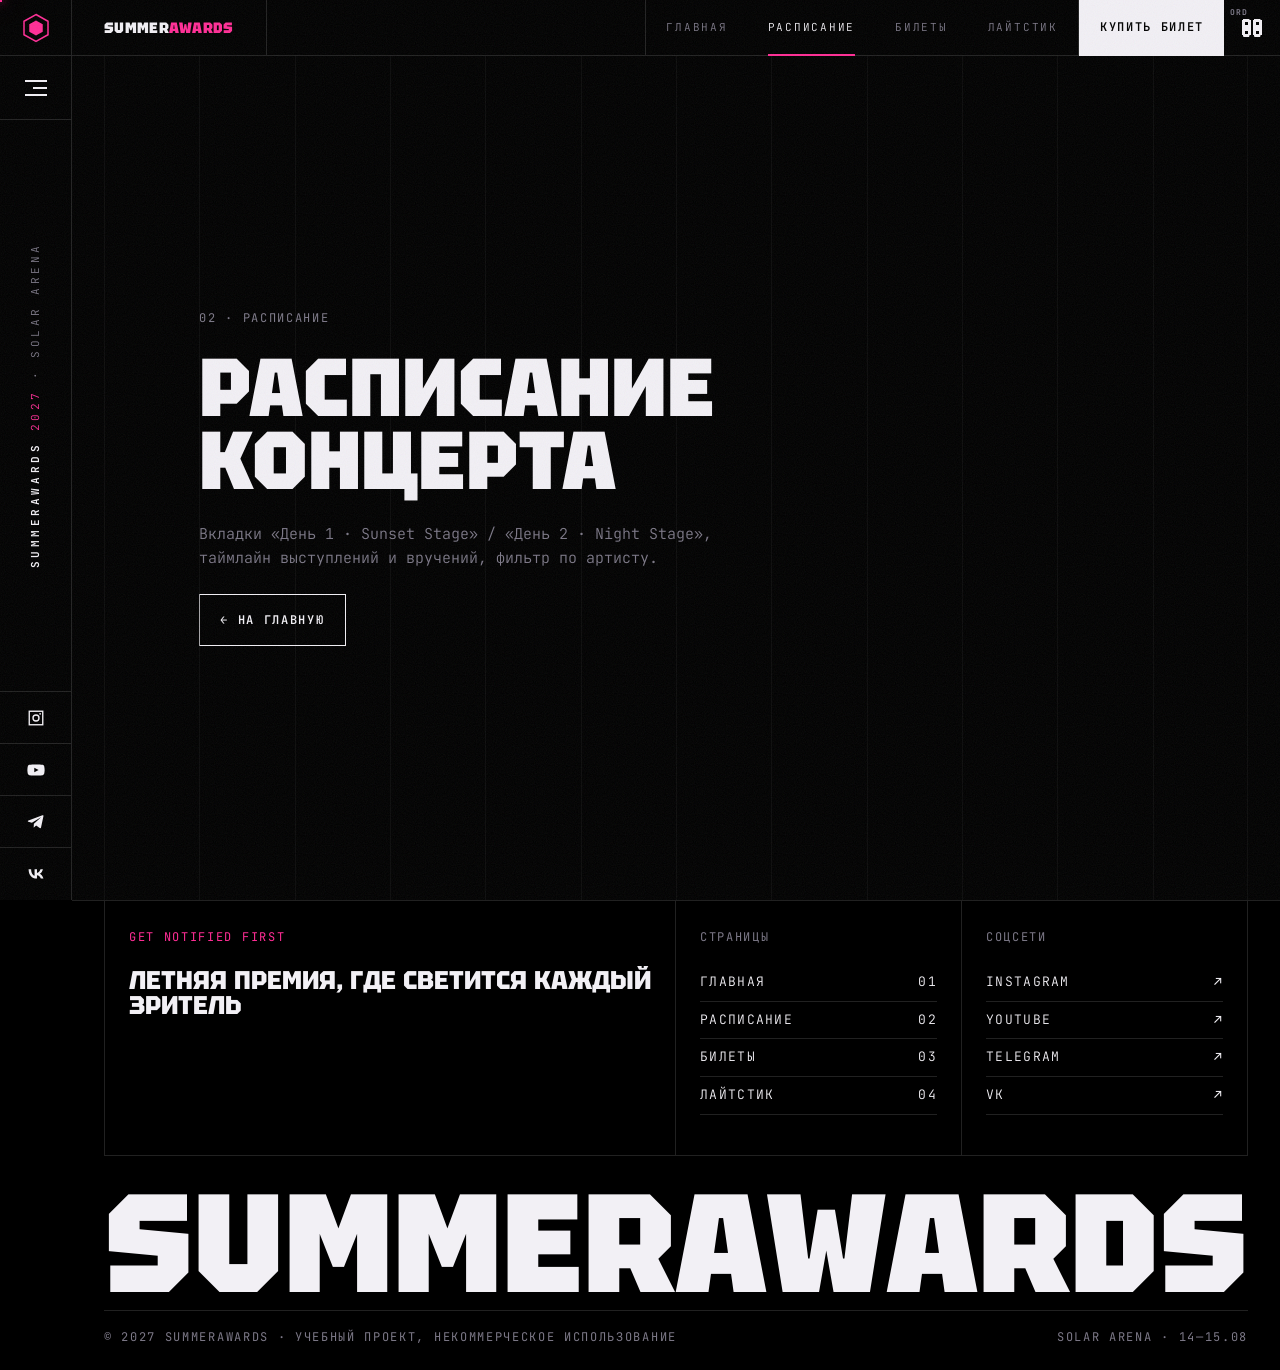
==== schedule.html @ 6e9ebfaf "Каркас сайта, общие файлы и главная страница Co-Authored-By: Claude Opus 5.5 <noreply@anthropic.com>" ====
<!DOCTYPE html>
<html lang="ru">
<head>
  <meta charset="UTF-8">
  <meta name="viewport" content="width=device-width, initial-scale=1.0">
  <title>Расписание — SUMMERAWARDS 2027</title>
  <link rel="stylesheet" href="css/common.css">
  <link rel="stylesheet" href="css/schedule.css">
</head>
<body>

  <!-- Общий каркас: заполняется из js/common.js. Не удалять! -->
  <aside id="sa-rail"></aside>
  <div id="sa-menu"></div>
  <div id="sa-topbar"></div>

  <main class="page" id="schedule">

    <!-- ЗАГОТОВКА. Ветка: feature/schedule. Замените этот блок своей страницей. -->
    <section class="stub">
      <span class="label label--accent" data-reveal>02 · Расписание</span>
      <h1 class="h2" data-scramble="1200">Расписание концерта</h1>
      <p class="lead" data-reveal>Вкладки «День 1 · Sunset Stage» / «День 2 · Night Stage», таймлайн выступлений и вручений, фильтр по артисту.</p>
      <div data-reveal><a class="btn btn--outline" href="index.html">← На главную</a></div>
    </section>

    <footer id="sa-footer"></footer>
  </main>

  <script src="js/common.js"></script>
  <script src="js/schedule.js"></script>
</body>
</html>
---- css/common.css ----
/* =========================================================
   SUMMERAWARDS 2027 — общие стили (common.css)
   Подключается на ВСЕХ страницах. Меняем только по договорённости.
   Стили своей страницы пишем в css/<страница>.css

   Правила стиля:
   — фон чёрный, акцент неоново-розовый, второй акцент пурпурный;
   — строгая сетка из 12 колонок, всё делится тонкими линиями;
   — НИКАКИХ скруглений: карточки и кнопки прямоугольные;
   — подписи моноширинным капслоком.
   ========================================================= */

@import url('https://fonts.googleapis.com/css2?family=Tektur:wdth,wght@75..100,400..900&family=Handjet:wght@400..900&family=JetBrains+Mono:wght@300;400;600&display=swap');

/* ---------- 1. Токены ---------- */
:root {
  --c-bg: #000000;
  --c-panel: #08070B;
  --c-panel-2: #110E17;
  --c-line: rgba(255, 255, 255, 0.13);
  --c-line-strong: rgba(255, 255, 255, 0.3);
  --c-pink: #FF2D95;        /* главный акцент — неоновый розовый */
  --c-purple: #9D3BFF;      /* второй акцент — пурпурный */
  --c-text: #F2F0F5;
  --c-muted: #7C7887;

  --glow-pink: 0 0 8px rgba(255, 45, 149, .9), 0 0 24px rgba(255, 45, 149, .6), 0 0 60px rgba(255, 45, 149, .35);
  --grad-neon: linear-gradient(90deg, var(--c-purple), var(--c-pink));

  --f-display: 'Tektur', 'Arial Black', sans-serif;   /* заголовки */
  --f-led: 'Handjet', 'Courier New', monospace;        /* цифры, табло, бегущая строка */
  --f-mono: 'JetBrains Mono', 'Courier New', monospace;/* подписи и текст */

  --rail-w: 72px;
  --top-h: 56px;
  --gutter: 32px;
  --ease-out: cubic-bezier(.16, 1, .3, 1);
  --ease-io: cubic-bezier(.76, 0, .24, 1);
}

/* ---------- 2. Сброс ---------- */
*, *::before, *::after { box-sizing: border-box; margin: 0; padding: 0; border-radius: 0; }
html { -webkit-text-size-adjust: 100%; }
body {
  background: var(--c-bg);
  color: var(--c-text);
  font-family: var(--f-mono);
  font-size: 15px;
  font-weight: 300;
  line-height: 1.6;
  overflow-x: hidden;
  -webkit-font-smoothing: antialiased;
}
img, svg, video, canvas { display: block; max-width: 100%; }
a { color: inherit; text-decoration: none; }
button { font: inherit; color: inherit; background: none; border: 0; cursor: pointer; }
ul, ol { list-style: none; }
::selection { background: var(--c-pink); color: #000; }

/* шум + строки развёртки поверх сайта — атмосфера экрана */
body::before, body::after { content: ''; position: fixed; inset: 0; pointer-events: none; z-index: 900; }
body::before {
  background: repeating-linear-gradient(0deg, rgba(255, 255, 255, .025) 0 1px, transparent 1px 3px);
  mix-blend-mode: overlay;
}
body::after {
  opacity: .07;
  background-image: url("data:image/svg+xml,%3Csvg xmlns='http://www.w3.org/2000/svg' width='160' height='160'%3E%3Cfilter id='n'%3E%3CfeTurbulence type='fractalNoise' baseFrequency='.9' numOctaves='3' stitchTiles='stitch'/%3E%3C/filter%3E%3Crect width='100%25' height='100%25' filter='url(%23n)'/%3E%3C/svg%3E");
  animation: noise .4s steps(3) infinite;
}

/* ---------- 3. Сетка ---------- */
.page { position: relative; padding-left: var(--rail-w); padding-top: var(--top-h); min-height: 100vh; }

/* видимые линии 12 колонок на фоне */
.grid-lines {
  position: fixed; top: 0; bottom: 0; left: var(--rail-w); right: 0;
  z-index: 0; pointer-events: none;
  display: grid; grid-template-columns: repeat(12, 1fr);
  padding: 0 var(--gutter);
}
.grid-lines span { border-left: 1px solid rgba(255, 255, 255, .045); }
.grid-lines span:last-child { border-right: 1px solid rgba(255, 255, 255, .045); }

.wrap { position: relative; z-index: 1; padding: 0 var(--gutter); }
.grid { display: grid; grid-template-columns: repeat(12, 1fr); }
.section { position: relative; z-index: 1; border-top: 1px solid var(--c-line); }

/* ячейка сетки: чёткая рамка, без скруглений */
.cell { position: relative; border-right: 1px solid var(--c-line); border-bottom: 1px solid var(--c-line); padding: 24px; }
.cell:first-child { border-left: 1px solid var(--c-line); }
/* уголки-«прицелы» у ячейки */
.corners::before, .corners::after {
  content: ''; position: absolute; width: 10px; height: 10px; pointer-events: none;
  border-color: var(--c-pink); border-style: solid;
}
.corners::before { top: -1px; left: -1px; border-width: 1px 0 0 1px; }
.corners::after { bottom: -1px; right: -1px; border-width: 0 1px 1px 0; }

/* шапка секции: [01] | НАЗВАНИЕ_ | подпись */
.sec-head { display: grid; grid-template-columns: repeat(12, 1fr); border-bottom: 1px solid var(--c-line); }
.sec-head > * { padding: 14px 0; }
.sec-head__num { grid-column: span 2; color: var(--c-pink); font-family: var(--f-mono); font-size: 12px; }
.sec-head__title { grid-column: span 6; }
.sec-head__meta { grid-column: span 4; text-align: right; }

/* ---------- 4. Типографика ---------- */
.display {
  font-family: var(--f-display); font-weight: 900; font-stretch: 100%;
  text-transform: uppercase; line-height: .9; letter-spacing: -.01em;
}
.h1 { font-family: var(--f-display); font-weight: 900; text-transform: uppercase; line-height: .88; font-size: clamp(56px, 10vw, 180px); }
.h2 { font-family: var(--f-display); font-weight: 900; text-transform: uppercase; line-height: .9; font-size: clamp(40px, 6.4vw, 112px); }
.h3 { font-family: var(--f-display); font-weight: 800; text-transform: uppercase; line-height: 1; font-size: clamp(20px, 2vw, 30px); }
.led { font-family: var(--f-led); font-weight: 700; line-height: .9; font-variant-numeric: tabular-nums; }
.label {
  font-family: var(--f-mono); font-weight: 400;
  font-size: 12px; line-height: 1.4;
  letter-spacing: .14em; text-transform: uppercase;
  color: var(--c-muted);
}
.label--pink { color: var(--c-pink); }
.label--white { color: var(--c-text); }
.pink { color: var(--c-pink); }
.neon { color: var(--c-pink); text-shadow: var(--glow-pink); }
.outline { color: transparent; -webkit-text-stroke: 1px var(--c-text); }
.lead { font-size: 15px; color: var(--c-muted); max-width: 520px; }

/* ---------- 5. Кнопки, чипсы ---------- */
.btn {
  position: relative;
  display: inline-flex; align-items: center; justify-content: space-between; gap: 18px;
  height: 52px; padding: 0 20px;
  border: 1px solid var(--c-text);
  font-family: var(--f-mono); font-size: 12px; font-weight: 600;
  letter-spacing: .14em; text-transform: uppercase;
  overflow: hidden; isolation: isolate;
  transition: color .35s, border-color .35s;
}
.btn::before {
  content: ''; position: absolute; inset: 0; z-index: -1;
  background: var(--c-pink);
  transform: scaleX(0); transform-origin: right;
  transition: transform .5s var(--ease-io);
}
.btn:hover::before { transform: scaleX(1); transform-origin: left; }
.btn:hover { color: #000; border-color: var(--c-pink); }
.btn__icon { width: 12px; height: 12px; border: 1px solid currentColor; display: inline-block; position: relative; }
.btn__icon::after { content: ''; position: absolute; inset: 2px; background: currentColor; transform: scale(0); transition: transform .3s; }
.btn:hover .btn__icon::after { transform: scale(1); }
.btn--solid { background: var(--c-text); color: #000; }
.btn--pink { background: var(--c-pink); border-color: var(--c-pink); color: #000; box-shadow: 0 0 30px rgba(255, 45, 149, .45); }
.btn--pink::before { background: var(--c-text); }
.btn--pink:hover { border-color: var(--c-text); }
.btn--sm { height: 38px; padding: 0 14px; font-size: 11px; }
.btn[disabled] { opacity: .35; pointer-events: none; }

.chip {
  display: inline-flex; align-items: center; gap: 8px;
  height: 32px; padding: 0 12px;
  border: 1px solid var(--c-line-strong);
  font-family: var(--f-mono); font-size: 11px; text-transform: uppercase; letter-spacing: .12em;
  transition: background .3s, color .3s, border-color .3s;
}
.chip:hover { border-color: var(--c-pink); color: var(--c-pink); }
.chip.is-active { background: var(--c-pink); color: #000; border-color: var(--c-pink); }
.chip__dot { width: 7px; height: 7px; background: var(--dot, var(--c-pink)); box-shadow: 0 0 8px var(--dot, var(--c-pink)); }

/* ---------- 6. Боковая панель (как у Melon MMA) ---------- */
#sa-rail {
  position: fixed; left: 0; top: 0; bottom: 0;
  width: var(--rail-w); z-index: 820;
  display: flex; flex-direction: column; align-items: center; justify-content: space-between;
  background: #000;
  border-right: 1px solid var(--c-line);
}
.rail__top { display: flex; flex-direction: column; align-items: center; width: 100%; }
.rail__logo { width: 100%; height: var(--top-h); display: grid; place-items: center; border-bottom: 1px solid var(--c-line); }
.rail__logo svg { width: 30px; height: 30px; transition: transform .8s var(--ease-out); }
.rail__logo:hover svg { transform: rotate(120deg); }
.rail__burger { width: 100%; height: 64px; display: grid; place-content: center; gap: 5px; border-bottom: 1px solid var(--c-line); transition: background .3s; }
.rail__burger:hover { background: var(--c-pink); }
.rail__burger:hover span { background: #000; }
.rail__burger span { display: block; width: 22px; height: 2px; background: var(--c-text); transition: transform .4s var(--ease-out), opacity .3s, width .3s; }
.rail__burger span:nth-child(2) { width: 14px; justify-self: end; }
.menu-open .rail__burger span:nth-child(1) { transform: translateY(7px) rotate(45deg); }
.menu-open .rail__burger span:nth-child(2) { opacity: 0; }
.menu-open .rail__burger span:nth-child(3) { transform: translateY(-7px) rotate(-45deg); }
.rail__title { writing-mode: vertical-rl; transform: rotate(180deg); font-family: var(--f-mono); font-size: 11px; letter-spacing: .32em; color: var(--c-muted); white-space: nowrap; }
.rail__title b { color: var(--c-text); font-weight: 600; }
.rail__title i { font-style: normal; color: var(--c-pink); }
.rail__social { display: flex; flex-direction: column; width: 100%; border-top: 1px solid var(--c-line); }
.rail__social a { height: 52px; display: grid; place-items: center; border-bottom: 1px solid var(--c-line); transition: background .3s; }
.rail__social a:last-child { border-bottom: 0; }
.rail__social a:hover { background: var(--c-pink); }
.rail__social a:hover svg { fill: #000; stroke: #000; }
.rail__social svg { width: 18px; height: 18px; fill: var(--c-text); }

/* ---------- 7. Верхняя панель (как у Open State) ---------- */
#sa-topbar {
  position: fixed; top: 0; left: var(--rail-w); right: 0; height: var(--top-h);
  z-index: 810;
  display: flex; align-items: stretch;
  background: rgba(0, 0, 0, .78); backdrop-filter: blur(10px);
  border-bottom: 1px solid var(--c-line);
}
.topbar__brand { display: flex; align-items: center; padding: 0 var(--gutter); border-right: 1px solid var(--c-line); font-family: var(--f-display); font-weight: 900; font-size: 15px; letter-spacing: .02em; }
.topbar__brand span { color: var(--c-pink); }
.topbar__nav { display: flex; align-items: stretch; margin-left: auto; border-left: 1px solid var(--c-line); }
.topbar__nav a {
  position: relative; display: flex; align-items: center; padding: 0 20px;
  font-size: 11px; letter-spacing: .16em; text-transform: uppercase; color: var(--c-muted);
  transition: color .3s;
}
.topbar__nav a::after { content: ''; position: absolute; left: 20px; right: 20px; bottom: -1px; height: 2px; background: var(--c-pink); transform: scaleX(0); transition: transform .4s var(--ease-out); }
.topbar__nav a:hover, .topbar__nav a.is-current { color: var(--c-text); }
.topbar__nav a:hover::after, .topbar__nav a.is-current::after { transform: scaleX(1); }
.topbar__actions { display: flex; align-items: center; gap: 0; border-left: 1px solid var(--c-line); }
.topbar__actions .btn { height: var(--top-h); border: 0; border-left: 1px solid var(--c-line); }
.topbar__orders {
  position: relative; width: var(--top-h); height: var(--top-h);
  display: grid; place-items: center;
  font-family: var(--f-led); font-size: 26px; font-weight: 700;
  transition: background .3s, color .3s;
}
.topbar__orders:hover { background: var(--c-pink); color: #000; }
.topbar__orders small { position: absolute; top: 6px; left: 6px; font-family: var(--f-mono); font-size: 8px; letter-spacing: .1em; color: var(--c-muted); }
.topbar__count.is-visible { color: var(--c-pink); text-shadow: var(--glow-pink); }

/* ---------- 8. Полноэкранное меню ---------- */
#sa-menu {
  position: fixed; top: 0; bottom: 0; left: var(--rail-w); right: 0;
  z-index: 815;
  display: grid; grid-template-columns: repeat(12, 1fr);
  background: #000;
  clip-path: inset(0 0 100% 0);
  transition: clip-path .9s var(--ease-io);
}
.menu-open #sa-menu { clip-path: inset(0 0 0 0); }
.menu__nav { grid-column: span 8; display: flex; flex-direction: column; justify-content: center; border-right: 1px solid var(--c-line); }
.menu__link {
  position: relative; overflow: hidden;
  display: grid; grid-template-columns: 120px 1fr auto; align-items: center;
  padding: 2vh var(--gutter);
  border-bottom: 1px solid var(--c-line);
  font-family: var(--f-display); font-weight: 900; text-transform: uppercase;
  font-size: clamp(36px, 6vw, 88px); line-height: 1;
  isolation: isolate;
}
.menu__link:first-child { border-top: 1px solid var(--c-line); }
.menu__link::before { content: ''; position: absolute; inset: 0; z-index: -1; background: var(--c-pink); transform: scaleY(0); transform-origin: bottom; transition: transform .45s var(--ease-io); }
.menu__link:hover::before { transform: scaleY(1); }
.menu__link:hover { color: #000; }
.menu__link small { font-family: var(--f-mono); font-size: 12px; font-weight: 400; color: var(--c-pink); }
.menu__link:hover small { color: #000; }
.menu__link > span { display: block; transform: translateY(110%); transition: transform .9s var(--ease-out); }
.menu-open .menu__link > span { transform: none; }
.menu-open .menu__link:nth-child(2) > span { transition-delay: .06s; }
.menu-open .menu__link:nth-child(3) > span { transition-delay: .12s; }
.menu-open .menu__link:nth-child(4) > span { transition-delay: .18s; }
.menu__link.is-current em { font-style: normal; font-family: var(--f-mono); font-size: 11px; letter-spacing: .14em; color: var(--c-pink); }
.menu__cta { display: none; }
.menu__side { grid-column: span 4; display: flex; flex-direction: column; justify-content: space-between; padding: calc(var(--top-h) + 30px) var(--gutter) 30px; }
.menu__side .led { font-size: 120px; color: var(--c-pink); text-shadow: var(--glow-pink); }

/* ---------- 9. Бегущая строка ---------- */
.marquee { position: relative; z-index: 1; overflow: hidden; border-top: 1px solid var(--c-line); border-bottom: 1px solid var(--c-line); background: #000; }
.marquee__track { display: flex; width: max-content; animation: marquee 30s linear infinite; }
.marquee__track span {
  font-family: var(--f-led); font-weight: 800; text-transform: uppercase;
  font-size: clamp(40px, 5.4vw, 84px); line-height: 1.1;
  white-space: nowrap; padding: 6px 28px;
  border-right: 1px solid var(--c-line);
}
.marquee__track span:nth-child(4n+2) { color: var(--c-pink); text-shadow: var(--glow-pink); }
.marquee--reverse .marquee__track { animation-direction: reverse; }

/* ---------- 10. Подвал ---------- */
#sa-footer { position: relative; z-index: 1; border-top: 1px solid var(--c-line); background: #000; }
.footer__grid { display: grid; grid-template-columns: repeat(12, 1fr); }
.footer__grid > div { padding: 28px 24px 40px; border-right: 1px solid var(--c-line); border-bottom: 1px solid var(--c-line); }
.footer__grid > div:first-child { grid-column: span 6; border-left: 1px solid var(--c-line); }
.footer__grid > div:not(:first-child) { grid-column: span 3; }
.footer__grid h4 { margin-bottom: 18px; }
.footer__grid a { display: flex; justify-content: space-between; padding: 8px 0; border-bottom: 1px solid var(--c-line); font-size: 13px; text-transform: uppercase; letter-spacing: .1em; transition: color .3s, padding .3s; }
.footer__grid a:hover { color: var(--c-pink); padding-left: 8px; }
.footer__wrap { padding: 30px 0 10px; overflow: hidden; border-bottom: 1px solid var(--c-line); }
.footer__word { display: inline-block; font-family: var(--f-display); font-weight: 900; text-transform: uppercase; font-size: 11vw; line-height: .82; white-space: nowrap; }
.footer__word span { display: inline-block; transition: color .2s, text-shadow .2s; }
.footer__word span:hover { color: var(--c-pink); text-shadow: var(--glow-pink); }
.footer__bottom { display: flex; justify-content: space-between; gap: 20px; padding: 18px 0 24px; flex-wrap: wrap; }

/* ---------- 11. Курсор ---------- */
#sa-cursor, #sa-cursor-dot { position: fixed; left: 0; top: 0; z-index: 990; pointer-events: none; }
#sa-cursor {
  width: 38px; height: 38px; margin: -19px 0 0 -19px;
  border: 1px solid var(--c-pink);
  transition: width .3s var(--ease-out), height .3s var(--ease-out), margin .3s var(--ease-out), background .3s;
  will-change: transform;
  display: grid; place-items: center;
}
#sa-cursor span { font-family: var(--f-mono); font-size: 10px; letter-spacing: .1em; color: #000; opacity: 0; transition: opacity .2s; white-space: nowrap; }
#sa-cursor.is-hover { width: 64px; height: 64px; margin: -32px 0 0 -32px; background: rgba(255, 45, 149, .12); }
#sa-cursor.has-label { width: 110px; height: 36px; margin: -18px 0 0 -55px; background: var(--c-pink); }
#sa-cursor.has-label span { opacity: 1; }
#sa-cursor-dot { will-change: transform; width: 4px; height: 4px; margin: -2px 0 0 -2px; background: var(--c-pink); box-shadow: var(--glow-pink); }
@media (pointer: fine) { body.has-cursor, body.has-cursor a, body.has-cursor button { cursor: none; } }

/* ---------- 12. Появление при прокрутке ---------- */
[data-reveal] { opacity: 0; transform: translateY(40px); transition: opacity .9s var(--ease-out), transform 1.1s var(--ease-out); transition-delay: var(--d, 0s); }
[data-reveal='left'] { transform: translateX(-50px); }
[data-reveal='clip'] { opacity: 1; transform: none; clip-path: inset(0 0 100% 0); transition: clip-path 1.1s var(--ease-io); transition-delay: var(--d, 0s); }
[data-reveal].is-in { opacity: 1; transform: none; clip-path: inset(0 0 0 0); }
/* линия, которая прорисовывается */
.line-x { height: 1px; background: var(--c-line-strong); transform: scaleX(0); transform-origin: left; transition: transform 1.4s var(--ease-io); }
.is-in .line-x, .line-x.is-in { transform: scaleX(1); }

/* ---------- 13. Уведомление ---------- */
#sa-toast {
  position: fixed; right: 24px; bottom: 24px; z-index: 950;
  padding: 16px 22px; background: var(--c-pink); color: #000;
  font: 600 12px var(--f-mono); text-transform: uppercase; letter-spacing: .12em;
  transform: translateX(calc(100% + 40px)); visibility: hidden;
  transition: transform .5s var(--ease-io), visibility .5s;
}
#sa-toast.is-shown { transform: none; visibility: visible; }

/* ---------- 15. Заглушка страницы (для участников) ---------- */
.stub { position: relative; z-index: 1; min-height: calc(100vh - var(--top-h)); display: grid; grid-template-columns: repeat(12, 1fr); align-content: center; padding: 60px var(--gutter); gap: 24px 0; }
.stub > * { grid-column: 2 / span 10; }

/* ---------- 16. Анимации ---------- */
@keyframes blink { 50% { opacity: 0; } }
@keyframes marquee { to { transform: translateX(-50%); } }
@keyframes spin { to { transform: rotate(360deg); } }
@keyframes noise { 33% { transform: translate(-2%, 1%); } 66% { transform: translate(1%, -2%); } }
@keyframes eq { to { height: 100%; } }
@keyframes flicker { 0%, 19%, 21%, 23%, 25%, 54%, 56%, 100% { opacity: 1; } 20%, 24%, 55% { opacity: .3; } }

/* ---------- 17. Адаптив ---------- */
@media (max-width: 1100px) {
  .topbar__nav { display: none; }
}
@media (max-width: 900px) {
  :root { --rail-w: 0px; --top-h: 56px; --gutter: 16px; }
  body { font-size: 14px; }
  #sa-rail { width: 56px; height: var(--top-h); bottom: auto; right: auto; flex-direction: row; border-right: 1px solid var(--c-line); border-bottom: 1px solid var(--c-line); z-index: 830; }
  .rail__top { flex-direction: row; }
  .rail__logo { display: none; }
  .rail__burger { width: 56px; height: var(--top-h); border: 0; }
  .rail__burger:hover { background: none; }
  .rail__burger:hover span { background: var(--c-text); }
  .rail__title, .rail__social { display: none; }
  #sa-topbar { left: 56px; }
  .topbar__brand { padding: 0 14px; font-size: 13px; border-right: 0; }
  .topbar__actions { margin-left: auto; }
  .topbar__actions .btn { display: none; }
  #sa-menu { left: 0; top: var(--top-h); grid-template-columns: 1fr; grid-template-rows: 1fr auto; overflow-y: auto; }
  .menu__nav { grid-column: auto; border: 0; justify-content: flex-start; padding-top: 24px; }
  .menu__link { grid-template-columns: 44px 1fr; padding: 18px var(--gutter); font-size: clamp(30px, 10vw, 44px); }
  .menu__link em { display: none; }
  .menu__cta {
    display: flex; justify-content: space-between; align-items: center;
    margin: 24px var(--gutter) 32px; padding: 0 20px; height: 60px;
    background: var(--c-pink); color: #000;
    font-family: var(--f-display); font-weight: 900; font-size: 18px; text-transform: uppercase;
  }
  .menu__side { display: none; }
  .grid-lines { grid-template-columns: repeat(4, 1fr); }
  .grid-lines span:nth-child(n+5) { display: none; }
  .sec-head__num { grid-column: span 3; }
  .sec-head__title { grid-column: span 9; }
  .sec-head__meta { display: none; }
  .h2 { font-size: clamp(36px, 11vw, 64px); }
  .btn { height: 48px; }
  .marquee__track span { font-size: 36px; padding: 4px 18px; }
  .footer__grid > div:first-child, .footer__grid > div:not(:first-child) { grid-column: span 12; border-left: 1px solid var(--c-line); padding: 24px 16px 28px; }
  .footer__wrap { padding-top: 20px; }
  .footer__bottom { flex-direction: column; gap: 6px; }
  #sa-toast { left: 16px; right: 16px; bottom: 16px; text-align: center; }
  #sa-cursor, #sa-cursor-dot { display: none; }
  /* тяжёлый шум на телефонах не нужен */
  body::after { animation: none; }
}

@media (prefers-reduced-motion: reduce) {
  *, *::before, *::after { animation-duration: .01ms !important; animation-iteration-count: 1 !important; transition-duration: .01ms !important; }
  [data-reveal] { opacity: 1; transform: none; clip-path: none; }
}
---- css/schedule.css ----
/* =========================================================
   Страница «Расписание» (schedule.html) — стили ТОЛЬКО этой страницы.
   Общие цвета и шрифты берите из переменных common.css: var(--c-pink), var(--f-display) и т.д.
   ========================================================= */
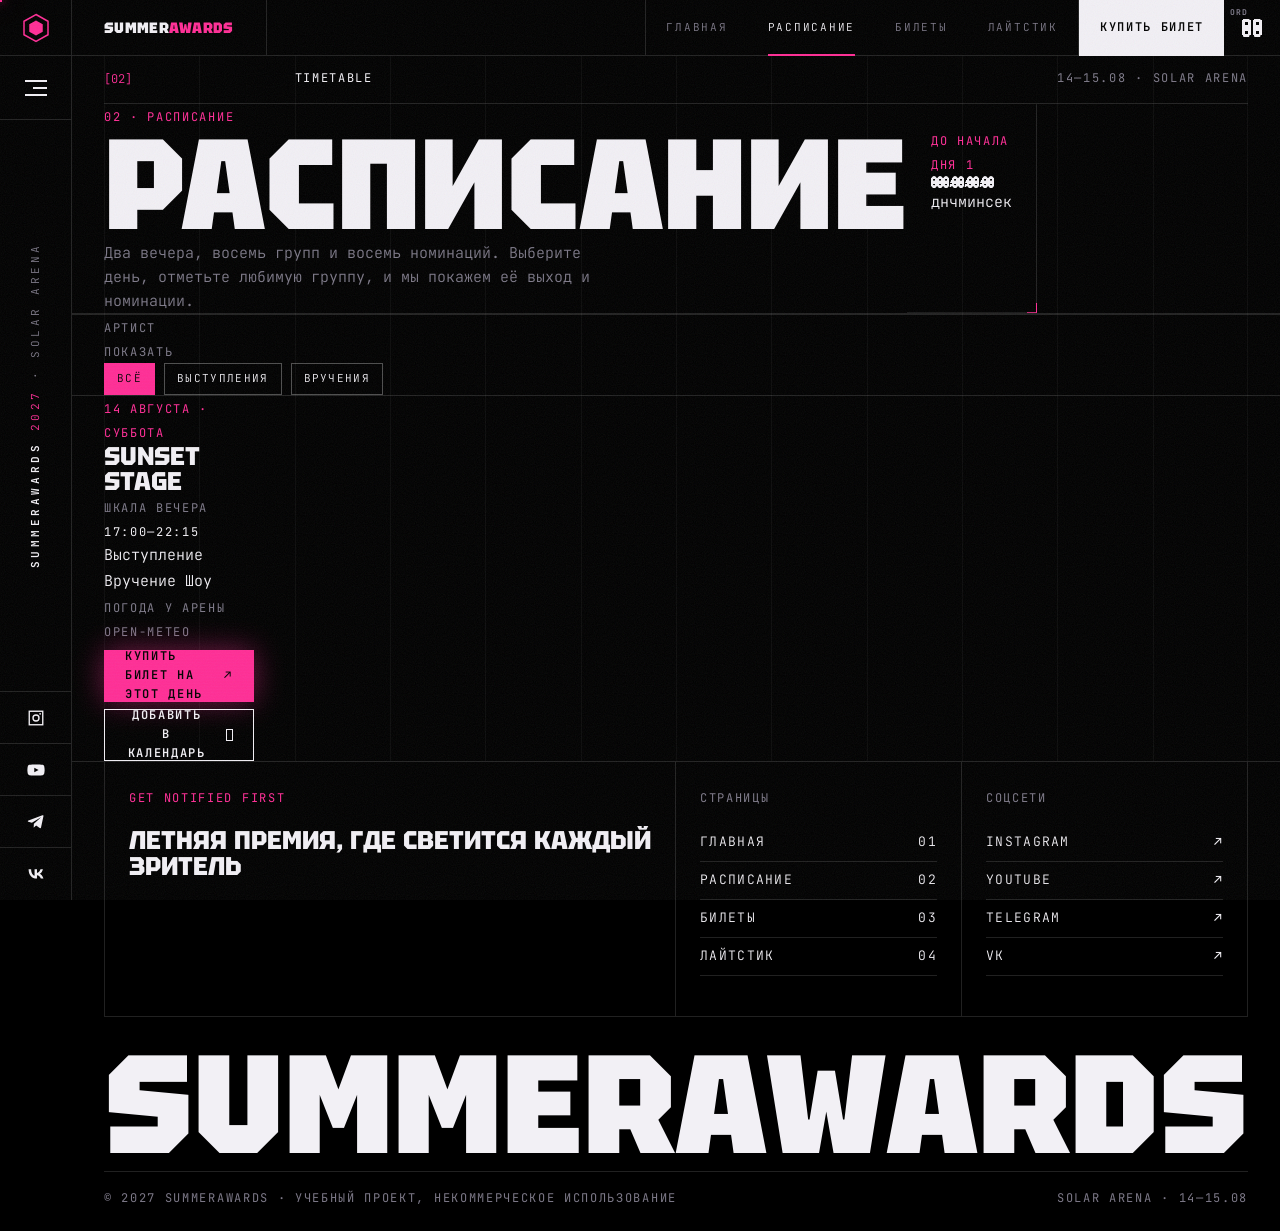
==== commit edf16d5b: "Create schedule.html Создала страницу по референсу https://openstatemusic.com/" ====
--- a/schedule.html
+++ b/schedule.html
@@ -4,6 +4,7 @@
   <meta charset="UTF-8">
   <meta name="viewport" content="width=device-width, initial-scale=1.0">
   <title>Расписание — SUMMERAWARDS 2027</title>
+  <meta name="description" content="Расписание SUMMERAWARDS 2027: кто и когда выходит на сцену 14 и 15 августа в Solar Arena.">
   <link rel="stylesheet" href="css/common.css">
   <link rel="stylesheet" href="css/schedule.css">
 </head>
@@ -16,12 +17,111 @@
 
   <main class="page" id="schedule">
 
-    <!-- ЗАГОТОВКА. Ветка: feature/schedule. Замените этот блок своей страницей. -->
-    <section class="stub">
-      <span class="label label--accent" data-reveal>02 · Расписание</span>
-      <h1 class="h2" data-scramble="1200">Расписание концерта</h1>
-      <p class="lead" data-reveal>Вкладки «День 1 · Sunset Stage» / «День 2 · Night Stage», таймлайн выступлений и вручений, фильтр по артисту.</p>
-      <div data-reveal><a class="btn btn--outline" href="index.html">← На главную</a></div>
+    <!-- ===== 1. ЗАГОЛОВОК ===== -->
+    <section class="sch-hero">
+      <div class="wrap">
+        <div class="sec-head">
+          <span class="sec-head__num">[02]</span>
+          <span class="sec-head__title label label--white" data-scramble>Timetable</span>
+          <span class="sec-head__meta label">14—15.08 · Solar Arena</span>
+        </div>
+
+        <div class="grid sch-hero__grid">
+          <div class="sch-hero__main">
+            <span class="label label--pink" data-reveal>02 · Расписание</span>
+            <h1 class="h1 sch-hero__title" data-scramble="1200">Расписание</h1>
+            <p class="lead" data-reveal style="--d:.1s">Два вечера, восемь групп и восемь номинаций. Выберите день, отметьте любимую группу, и мы покажем её выход и номинации.</p>
+          </div>
+
+          <div class="sch-hero__count cell corners" data-reveal style="--d:.15s" aria-live="polite">
+            <span class="label label--pink" id="cd-label">До начала дня 1</span>
+            <div class="sch-cd led" aria-label="Обратный отсчёт">
+              <b id="cd-d">000</b><i>:</i><b id="cd-h">00</b><i>:</i><b id="cd-m">00</b><i>:</i><b id="cd-s">00</b>
+            </div>
+            <div class="sch-cd__labels"><span>дн</span><span>ч</span><span>мин</span><span>сек</span></div>
+          </div>
+        </div>
+      </div>
+    </section>
+
+    <!-- ===== 2. ВКЛАДКИ ДНЕЙ ===== -->
+    <section class="section sch-days">
+      <div class="wrap">
+        <div class="sch-tabs" role="tablist" aria-label="День фестиваля" id="day-tabs"></div>
+      </div>
+    </section>
+
+    <!-- ===== 3. ФИЛЬТРЫ ===== -->
+    <section class="section sch-filter">
+      <div class="wrap">
+        <div class="sch-filter__row">
+          <span class="label sch-filter__name">Артист</span>
+          <div class="sch-chips" id="artist-chips" role="group" aria-label="Фильтр по артисту"></div>
+        </div>
+        <div class="sch-filter__row">
+          <span class="label sch-filter__name">Показать</span>
+          <div class="sch-chips" id="type-chips" role="group" aria-label="Тип события">
+            <button class="chip is-active" data-type="all" aria-pressed="true">Всё</button>
+            <button class="chip" data-type="show" aria-pressed="false">Выступления</button>
+            <button class="chip" data-type="award" aria-pressed="false">Вручения</button>
+          </div>
+          <p class="label sch-filter__result" id="filter-result" aria-live="polite"></p>
+          <button class="sch-reset label" id="filter-reset" hidden>Сбросить фильтр ×</button>
+        </div>
+      </div>
+    </section>
+
+    <!-- ===== 4. ТАЙМЛАЙН ===== -->
+    <section class="section sch-body">
+      <div class="wrap grid sch-body__grid">
+
+        <aside class="sch-side" aria-label="Сводка вечера">
+          <div class="sch-side__inner">
+            <div class="sch-side__block">
+              <span class="label label--pink" id="side-date">14 августа · суббота</span>
+              <h2 class="h3 sch-side__stage" id="side-stage">Sunset Stage</h2>
+              <p class="sch-side__desc" id="side-desc"></p>
+            </div>
+
+            <dl class="sch-side__stats" id="side-stats"></dl>
+
+            <div class="sch-side__block">
+              <div class="sch-side__row">
+                <span class="label">Шкала вечера</span>
+                <span class="label label--white" id="side-range">17:00—22:15</span>
+              </div>
+              <div class="sch-bar" id="mini-bar" aria-hidden="true"></div>
+              <div class="sch-bar__legend">
+                <span><i class="lg lg--show"></i>Выступление</span>
+                <span><i class="lg lg--award"></i>Вручение</span>
+                <span><i class="lg lg--special"></i>Шоу</span>
+              </div>
+            </div>
+
+            <div class="sch-side__block sch-weather" id="weather" aria-live="polite">
+              <div class="sch-side__row">
+                <span class="label">Погода у арены</span>
+                <span class="label">Open-Meteo</span>
+              </div>
+              <div class="sch-weather__body" id="weather-body"></div>
+            </div>
+
+            <div class="sch-side__block sch-mine" id="my-tickets"></div>
+
+            <div class="sch-side__actions">
+              <a class="btn btn--pink" id="buy-day" href="tickets.html" data-cursor-off>Купить билет на этот день <span>↗</span></a>
+              <button class="btn" id="ics-day" data-cursor="СКАЧАТЬ">Добавить в календарь <span class="btn__icon"></span></button>
+            </div>
+          </div>
+        </aside>
+
+        <div class="sch-timeline" id="timeline">
+          <div class="sch-timeline__rail" aria-hidden="true"><span id="rail-fill"></span></div>
+          <ol class="sch-list" id="sch-list"></ol>
+          <div class="sch-empty" id="sch-empty" hidden></div>
+        </div>
+
+      </div>
     </section>
 
     <footer id="sa-footer"></footer>
